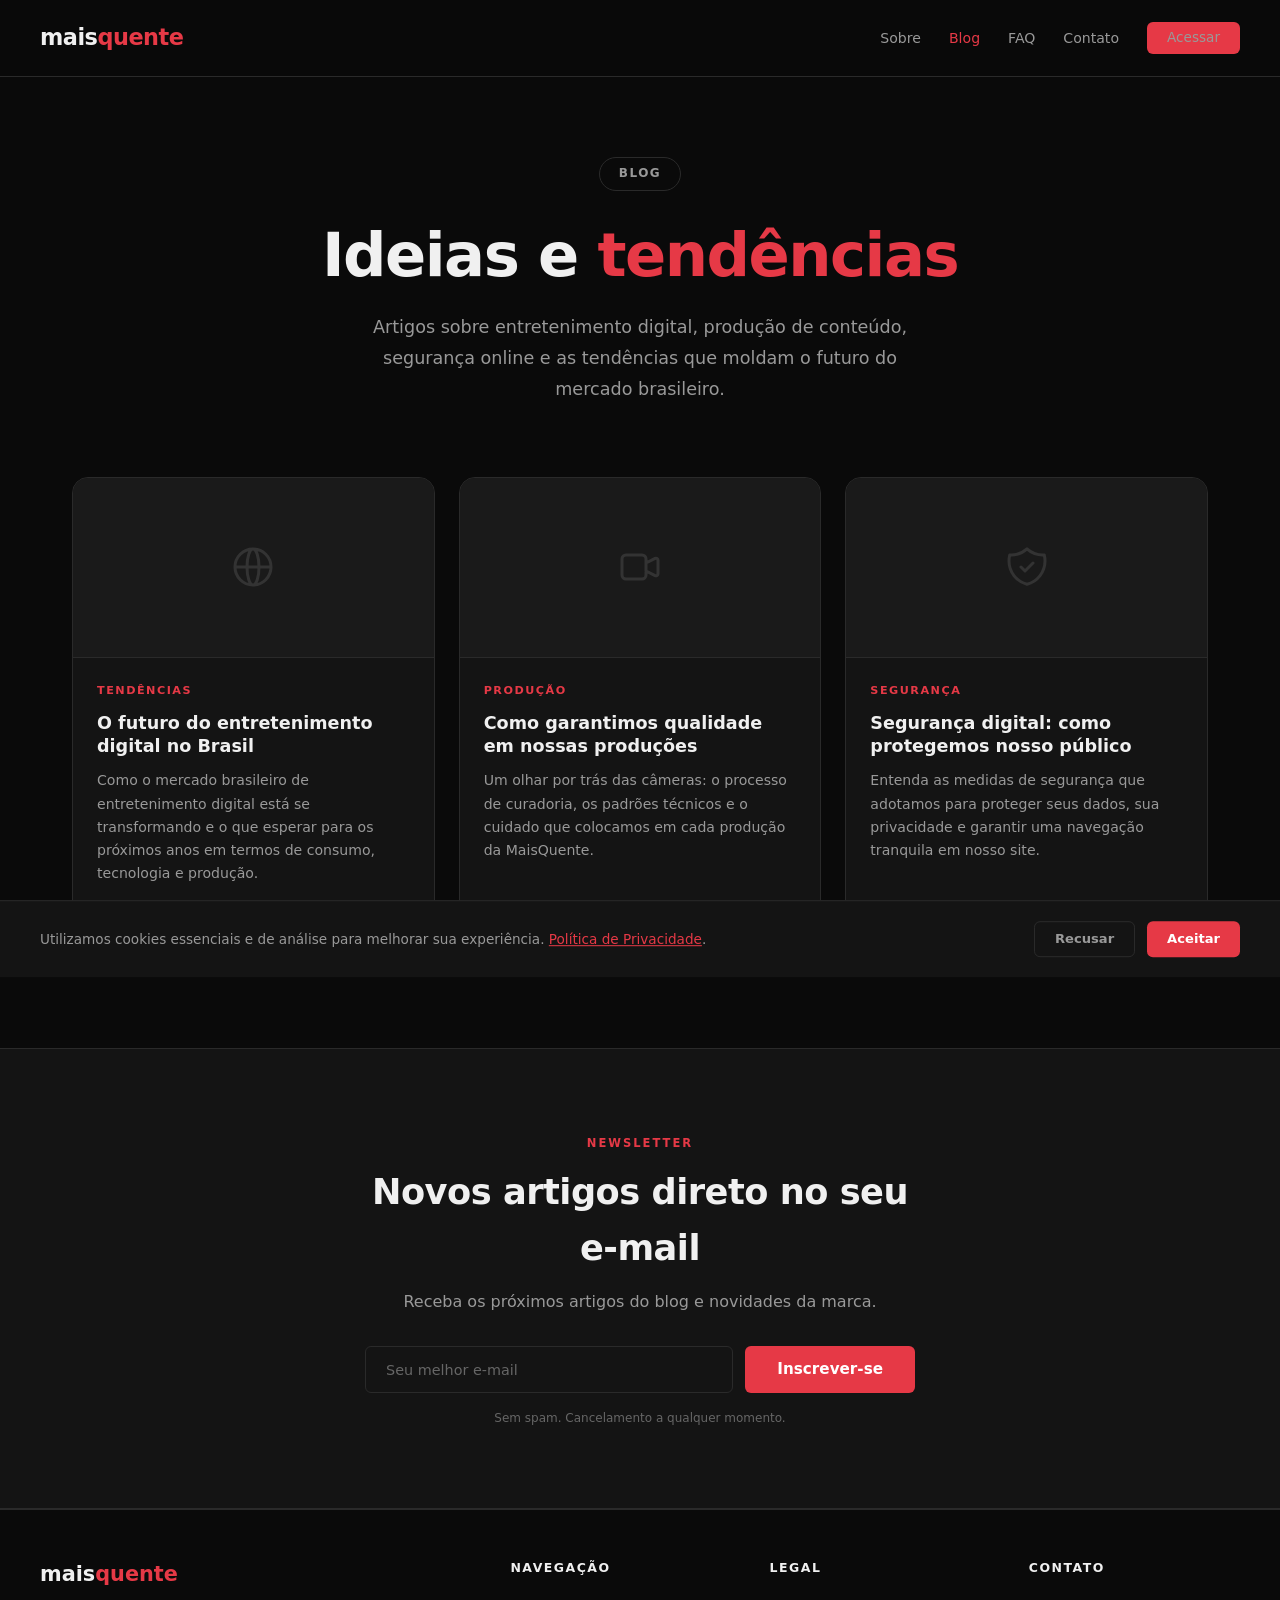
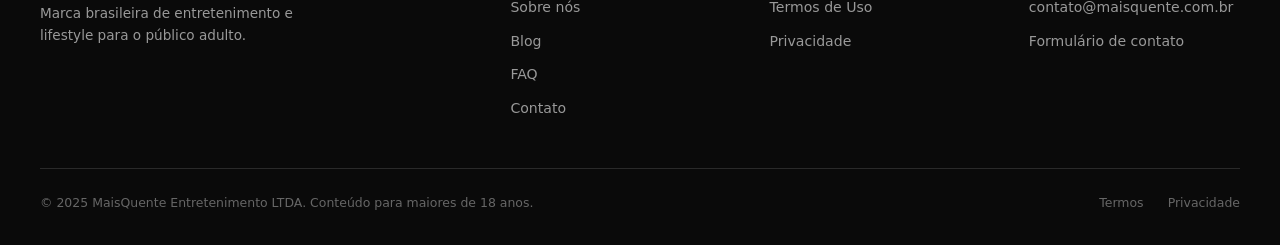
==== blog/index.html @ 6ad47360 "feat: commit inicial do projeto MaisQuente" ====
<!DOCTYPE html>
<html lang="pt-BR">
<head>
    <meta charset="UTF-8">
    <meta name="viewport" content="width=device-width, initial-scale=1.0">
    <title>Blog — MaisQuente</title>
    <meta name="description" content="Blog da MaisQuente. Artigos sobre entretenimento digital, produção de conteúdo, segurança online e tendências do mercado.">
    <meta name="robots" content="index, follow">
    <link rel="canonical" href="https://maisquente.com.br/blog/">
    <link rel="icon" type="image/svg+xml" href="/assets/favicon.svg">
    <link rel="stylesheet" href="/styles.css">
</head>
<body>

    <!-- HEADER -->
    <header class="header">
        <div class="header__inner">
            <a href="/" class="header__logo">mais<span>quente</span></a>
            <button class="header__toggle" aria-label="Menu" onclick="document.querySelector('.header__nav').classList.toggle('open')">
                <span></span><span></span><span></span>
            </button>
            <nav>
                <ul class="header__nav">
                    <li><a href="/sobre">Sobre</a></li>
                    <li><a href="/blog/" class="active">Blog</a></li>
                    <li><a href="/faq">FAQ</a></li>
                    <li><a href="/contato">Contato</a></li>
                    <li><a href="/acesso" class="btn btn--primary" style="padding: 0.55rem 1.25rem; font-size: 0.85rem;">Acessar</a></li>
                </ul>
            </nav>
        </div>
    </header>

    <!-- HERO -->
    <section class="hero" style="padding-bottom: 2rem;">
        <span class="hero__badge">Blog</span>
        <h1 class="hero__title">
            Ideias e <span>tendências</span>
        </h1>
        <p class="hero__subtitle">
            Artigos sobre entretenimento digital, produção de conteúdo,
            segurança online e as tendências que moldam o futuro do
            mercado brasileiro.
        </p>
    </section>

    <!-- BLOG GRID -->
    <section class="section" style="padding-top: 0;">
        <div class="blog-grid">

            <a href="/blog/entretenimento-digital" class="blog-card">
                <div class="blog-card__image">
                    <svg xmlns="http://www.w3.org/2000/svg" width="48" height="48" fill="none" viewBox="0 0 24 24" stroke="#333" stroke-width="1.5"><path stroke-linecap="round" stroke-linejoin="round" d="M21 12a9 9 0 01-9 9m9-9a9 9 0 00-9-9m9 9H3m9 9a9 9 0 01-9-9m9 9c1.657 0 3-4.03 3-9s-1.343-9-3-9m0 18c-1.657 0-3-4.03-3-9s1.343-9 3-9m-9 9a9 9 0 019-9"/></svg>
                </div>
                <div class="blog-card__body">
                    <span class="blog-card__tag">Tendências</span>
                    <h2 class="blog-card__title">O futuro do entretenimento digital no Brasil</h2>
                    <p class="blog-card__excerpt">
                        Como o mercado brasileiro de entretenimento digital está se
                        transformando e o que esperar para os próximos anos em termos
                        de consumo, tecnologia e produção.
                    </p>
                    <div class="blog-card__meta">
                        <span>15 Jan 2025</span>
                        <span>6 min de leitura</span>
                    </div>
                </div>
            </a>

            <a href="/blog/qualidade-producao" class="blog-card">
                <div class="blog-card__image">
                    <svg xmlns="http://www.w3.org/2000/svg" width="48" height="48" fill="none" viewBox="0 0 24 24" stroke="#333" stroke-width="1.5"><path stroke-linecap="round" stroke-linejoin="round" d="M15 10l4.553-2.276A1 1 0 0121 8.618v6.764a1 1 0 01-1.447.894L15 14M5 18h8a2 2 0 002-2V8a2 2 0 00-2-2H5a2 2 0 00-2 2v8a2 2 0 002 2z"/></svg>
                </div>
                <div class="blog-card__body">
                    <span class="blog-card__tag">Produção</span>
                    <h2 class="blog-card__title">Como garantimos qualidade em nossas produções</h2>
                    <p class="blog-card__excerpt">
                        Um olhar por trás das câmeras: o processo de curadoria,
                        os padrões técnicos e o cuidado que colocamos em cada
                        produção da MaisQuente.
                    </p>
                    <div class="blog-card__meta">
                        <span>28 Dez 2024</span>
                        <span>5 min de leitura</span>
                    </div>
                </div>
            </a>

            <a href="/blog/seguranca-digital" class="blog-card">
                <div class="blog-card__image">
                    <svg xmlns="http://www.w3.org/2000/svg" width="48" height="48" fill="none" viewBox="0 0 24 24" stroke="#333" stroke-width="1.5"><path stroke-linecap="round" stroke-linejoin="round" d="M9 12l2 2 4-4m5.618-4.016A11.955 11.955 0 0112 2.944a11.955 11.955 0 01-8.618 3.04A12.02 12.02 0 003 9c0 5.591 3.824 10.29 9 11.622 5.176-1.332 9-6.03 9-11.622 0-1.042-.133-2.052-.382-3.016z"/></svg>
                </div>
                <div class="blog-card__body">
                    <span class="blog-card__tag">Segurança</span>
                    <h2 class="blog-card__title">Segurança digital: como protegemos nosso público</h2>
                    <p class="blog-card__excerpt">
                        Entenda as medidas de segurança que adotamos para proteger
                        seus dados, sua privacidade e garantir uma navegação
                        tranquila em nosso site.
                    </p>
                    <div class="blog-card__meta">
                        <span>10 Nov 2024</span>
                        <span>4 min de leitura</span>
                    </div>
                </div>
            </a>

        </div>
    </section>

    <!-- NEWSLETTER -->
    <section class="section section--alt">
        <div class="section__inner">
            <div class="newsletter">
                <div class="section__label">Newsletter</div>
                <h2 class="section__title">Novos artigos direto no seu e-mail</h2>
                <p class="section__subtitle">
                    Receba os próximos artigos do blog e novidades da marca.
                </p>
                <form class="newsletter__form" onsubmit="event.preventDefault(); this.querySelector('input').value=''; document.getElementById('nl-msg').style.display='block';">
                    <input type="email" class="newsletter__input" placeholder="Seu melhor e-mail" required>
                    <button type="submit" class="btn btn--primary">Inscrever-se</button>
                </form>
                <p id="nl-msg" class="newsletter__disclaimer" style="display:none; color: var(--color-success);">
                    Inscrição realizada com sucesso!
                </p>
                <p class="newsletter__disclaimer">
                    Sem spam. Cancelamento a qualquer momento.
                </p>
            </div>
        </div>
    </section>

    <!-- FOOTER -->
    <footer class="footer">
        <div class="footer__inner">
            <div class="footer__grid">
                <div>
                    <div class="footer__brand">mais<span>quente</span></div>
                    <p class="footer__desc">
                        Marca brasileira de entretenimento e lifestyle
                        para o público adulto.
                    </p>
                </div>
                <div>
                    <div class="footer__col-title">Navegação</div>
                    <ul class="footer__links">
                        <li><a href="/sobre">Sobre nós</a></li>
                        <li><a href="/blog/">Blog</a></li>
                        <li><a href="/faq">FAQ</a></li>
                        <li><a href="/contato">Contato</a></li>
                    </ul>
                </div>
                <div>
                    <div class="footer__col-title">Legal</div>
                    <ul class="footer__links">
                        <li><a href="/termos">Termos de Uso</a></li>
                        <li><a href="/privacidade">Privacidade</a></li>
                    </ul>
                </div>
                <div>
                    <div class="footer__col-title">Contato</div>
                    <ul class="footer__links">
                        <li><a href="mailto:contato@maisquente.com.br">contato@maisquente.com.br</a></li>
                        <li><a href="/contato">Formulário de contato</a></li>
                    </ul>
                </div>
            </div>
            <div class="footer__bottom">
                <p class="footer__copy">&copy; 2025 MaisQuente Entretenimento LTDA. Conteúdo para maiores de 18 anos.</p>
                <div class="footer__legal">
                    <a href="/termos">Termos</a>
                    <a href="/privacidade">Privacidade</a>
                </div>
            </div>
        </div>
    </footer>

    <!-- COOKIE BANNER -->
    <div class="cookie-banner" id="cookieBanner">
        <div class="cookie-banner__inner">
            <p class="cookie-banner__text">
                Utilizamos cookies essenciais e de análise para melhorar sua experiência.
                <a href="/privacidade">Política de Privacidade</a>.
            </p>
            <div class="cookie-banner__actions">
                <button class="cookie-banner__btn cookie-banner__btn--decline" onclick="closeCookieBanner()">Recusar</button>
                <button class="cookie-banner__btn cookie-banner__btn--accept" onclick="acceptCookies()">Aceitar</button>
            </div>
        </div>
    </div>

    <script>
        function closeCookieBanner() { document.getElementById('cookieBanner').classList.remove('show'); sessionStorage.setItem('mq_cookies', 'declined'); }
        function acceptCookies() { document.getElementById('cookieBanner').classList.remove('show'); localStorage.setItem('mq_cookies', 'accepted'); }
        if (!localStorage.getItem('mq_cookies') && !sessionStorage.getItem('mq_cookies')) { setTimeout(function() { document.getElementById('cookieBanner').classList.add('show'); }, 1500); }
    </script>

</body>
</html>
---- styles.css ----
/* ============================================
   MaisQuente — Global Stylesheet
   ============================================ */

/* ===== RESET & BASE ===== */
*, *::before, *::after {
    margin: 0;
    padding: 0;
    box-sizing: border-box;
}

:root {
    --color-bg: #0a0a0a;
    --color-surface: #141414;
    --color-surface-alt: #1a1a1a;
    --color-border: #2a2a2a;
    --color-border-light: #333;
    --color-text: #f0f0f0;
    --color-text-muted: #999;
    --color-text-dim: #666;
    --color-accent: #e63946;
    --color-accent-hover: #ff4d5a;
    --color-accent-soft: rgba(230, 57, 70, 0.1);
    --color-success: #2ecc71;
    --color-warning: #f39c12;
    --font-main: 'Segoe UI', system-ui, -apple-system, sans-serif;
    --max-width: 1200px;
    --radius-sm: 6px;
    --radius-md: 10px;
    --radius-lg: 16px;
    --radius-xl: 24px;
    --shadow-card: 0 2px 20px rgba(0,0,0,0.3);
}

html {
    scroll-behavior: smooth;
}

body {
    font-family: var(--font-main);
    background-color: var(--color-bg);
    color: var(--color-text);
    line-height: 1.6;
    min-height: 100vh;
    display: flex;
    flex-direction: column;
    -webkit-font-smoothing: antialiased;
}

a {
    color: var(--color-accent);
    text-decoration: none;
    transition: color 0.2s;
}

a:hover {
    color: var(--color-accent-hover);
}

img {
    max-width: 100%;
    display: block;
}

/* ===== HEADER ===== */
.header {
    padding: 1.25rem 2rem;
    border-bottom: 1px solid var(--color-border);
    position: sticky;
    top: 0;
    background: rgba(10, 10, 10, 0.95);
    backdrop-filter: blur(12px);
    z-index: 100;
}

.header__inner {
    display: flex;
    justify-content: space-between;
    align-items: center;
    max-width: var(--max-width);
    margin: 0 auto;
    width: 100%;
}

.header__logo {
    font-size: 1.4rem;
    font-weight: 700;
    color: var(--color-text);
    text-decoration: none;
    letter-spacing: -0.5px;
}

.header__logo span {
    color: var(--color-accent);
}

.header__nav {
    display: flex;
    gap: 1.75rem;
    list-style: none;
    align-items: center;
}

.header__nav a {
    color: var(--color-text-muted);
    font-size: 0.88rem;
    font-weight: 500;
    transition: color 0.2s;
    text-decoration: none;
}

.header__nav a:hover {
    color: var(--color-text);
}

.header__nav a.active {
    color: var(--color-accent);
}

/* Mobile nav toggle */
.header__toggle {
    display: none;
    background: none;
    border: none;
    cursor: pointer;
    padding: 0.5rem;
}

.header__toggle span {
    display: block;
    width: 22px;
    height: 2px;
    background: var(--color-text);
    margin: 5px 0;
    transition: 0.3s;
}

/* ===== HERO ===== */
.hero {
    display: flex;
    flex-direction: column;
    justify-content: center;
    align-items: center;
    text-align: center;
    padding: 5rem 2rem 4rem;
    max-width: 850px;
    margin: 0 auto;
}

.hero__badge {
    display: inline-block;
    padding: 0.4rem 1.2rem;
    border: 1px solid var(--color-border);
    border-radius: 50px;
    font-size: 0.75rem;
    color: var(--color-text-muted);
    margin-bottom: 2rem;
    text-transform: uppercase;
    letter-spacing: 1.5px;
    font-weight: 600;
}

.hero__title {
    font-size: clamp(2.2rem, 5vw, 3.8rem);
    font-weight: 800;
    line-height: 1.08;
    margin-bottom: 1.5rem;
    letter-spacing: -1.5px;
}

.hero__title span {
    color: var(--color-accent);
}

.hero__subtitle {
    font-size: 1.1rem;
    color: var(--color-text-muted);
    max-width: 580px;
    margin-bottom: 2.5rem;
    line-height: 1.75;
}

.hero__notice {
    margin-top: 1.5rem;
    font-size: 0.78rem;
    color: var(--color-text-dim);
}

/* ===== BUTTONS ===== */
.btn {
    display: inline-flex;
    align-items: center;
    justify-content: center;
    gap: 0.5rem;
    padding: 0.9rem 2rem;
    font-size: 0.95rem;
    font-weight: 600;
    border: none;
    border-radius: var(--radius-sm);
    cursor: pointer;
    transition: all 0.2s;
    text-decoration: none;
    font-family: var(--font-main);
    line-height: 1;
}

.btn--primary {
    background: var(--color-accent);
    color: #fff;
}

.btn--primary:hover {
    background: var(--color-accent-hover);
    color: #fff;
    transform: translateY(-1px);
}

.btn--primary:active {
    transform: translateY(0);
}

.btn--secondary {
    background: transparent;
    color: var(--color-text-muted);
    border: 1px solid var(--color-border);
}

.btn--secondary:hover {
    border-color: var(--color-text-muted);
    color: var(--color-text);
}

.btn--large {
    padding: 1.1rem 2.8rem;
    font-size: 1rem;
}

.btn svg {
    width: 18px;
    height: 18px;
}

/* ===== SECTIONS ===== */
.section {
    padding: 5rem 2rem;
    max-width: var(--max-width);
    margin: 0 auto;
    width: 100%;
}

.section--alt {
    background: var(--color-surface);
    max-width: 100%;
    border-top: 1px solid var(--color-border);
    border-bottom: 1px solid var(--color-border);
}

.section--alt .section__inner {
    max-width: var(--max-width);
    margin: 0 auto;
}

.section__header {
    text-align: center;
    margin-bottom: 3.5rem;
}

.section__label {
    display: inline-block;
    font-size: 0.72rem;
    text-transform: uppercase;
    letter-spacing: 2px;
    color: var(--color-accent);
    font-weight: 700;
    margin-bottom: 0.75rem;
}

.section__title {
    font-size: clamp(1.6rem, 3vw, 2.2rem);
    font-weight: 800;
    letter-spacing: -0.5px;
    margin-bottom: 0.75rem;
}

.section__subtitle {
    font-size: 1rem;
    color: var(--color-text-muted);
    max-width: 550px;
    margin: 0 auto;
}

/* ===== FEATURE CARDS ===== */
.features__grid {
    display: grid;
    grid-template-columns: repeat(auto-fit, minmax(260px, 1fr));
    gap: 1.5rem;
}

.feature-card {
    background: var(--color-surface);
    border: 1px solid var(--color-border);
    border-radius: var(--radius-lg);
    padding: 2rem;
    transition: border-color 0.3s, transform 0.2s;
}

.feature-card:hover {
    border-color: var(--color-border-light);
    transform: translateY(-2px);
}

.feature-card__icon {
    width: 48px;
    height: 48px;
    border-radius: var(--radius-md);
    background: var(--color-accent-soft);
    display: flex;
    align-items: center;
    justify-content: center;
    margin-bottom: 1.25rem;
    font-size: 1.4rem;
}

.feature-card__title {
    font-size: 1.05rem;
    font-weight: 700;
    margin-bottom: 0.5rem;
}

.feature-card__desc {
    font-size: 0.9rem;
    color: var(--color-text-muted);
    line-height: 1.65;
}

/* ===== STATS ===== */
.stats {
    display: grid;
    grid-template-columns: repeat(4, 1fr);
    gap: 2rem;
    text-align: center;
}

.stat__number {
    font-size: clamp(2rem, 4vw, 3rem);
    font-weight: 800;
    color: var(--color-accent);
    letter-spacing: -1px;
    line-height: 1;
    margin-bottom: 0.5rem;
}

.stat__label {
    font-size: 0.85rem;
    color: var(--color-text-muted);
    font-weight: 500;
}

/* ===== HOW IT WORKS / STEPS ===== */
.steps {
    display: grid;
    grid-template-columns: repeat(3, 1fr);
    gap: 2rem;
    position: relative;
}

.step {
    text-align: center;
    position: relative;
}

.step__number {
    width: 56px;
    height: 56px;
    border-radius: 50%;
    background: var(--color-accent);
    color: #fff;
    font-size: 1.3rem;
    font-weight: 800;
    display: flex;
    align-items: center;
    justify-content: center;
    margin: 0 auto 1.25rem;
}

.step__title {
    font-size: 1.1rem;
    font-weight: 700;
    margin-bottom: 0.5rem;
}

.step__desc {
    font-size: 0.9rem;
    color: var(--color-text-muted);
    line-height: 1.65;
    max-width: 280px;
    margin: 0 auto;
}

/* Connector line between steps */
.step:not(:last-child)::after {
    content: '';
    position: absolute;
    top: 28px;
    right: -1rem;
    width: calc(100% - 56px);
    height: 2px;
    background: var(--color-border);
    transform: translateX(50%);
}

/* ===== TESTIMONIALS ===== */
.testimonials {
    display: grid;
    grid-template-columns: repeat(auto-fit, minmax(300px, 1fr));
    gap: 1.5rem;
}

.testimonial {
    background: var(--color-surface);
    border: 1px solid var(--color-border);
    border-radius: var(--radius-lg);
    padding: 2rem;
}

.testimonial__stars {
    color: var(--color-warning);
    font-size: 0.9rem;
    margin-bottom: 1rem;
    letter-spacing: 2px;
}

.testimonial__text {
    font-size: 0.95rem;
    color: var(--color-text-muted);
    line-height: 1.7;
    margin-bottom: 1.5rem;
    font-style: italic;
}

.testimonial__author {
    display: flex;
    align-items: center;
    gap: 0.75rem;
}

.testimonial__avatar {
    width: 44px;
    height: 44px;
    border-radius: 50%;
    overflow: hidden;
    flex-shrink: 0;
}

.testimonial__avatar svg {
    width: 100%;
    height: 100%;
    display: block;
}

.testimonial__name {
    font-size: 0.9rem;
    font-weight: 600;
}

.testimonial__role {
    font-size: 0.78rem;
    color: var(--color-text-dim);
}

/* ===== FAQ ACCORDION ===== */
.faq-list {
    max-width: 750px;
    margin: 0 auto;
}

.faq-item {
    border: 1px solid var(--color-border);
    border-radius: var(--radius-md);
    margin-bottom: 0.75rem;
    overflow: hidden;
    transition: border-color 0.3s;
}

.faq-item:hover {
    border-color: var(--color-border-light);
}

.faq-item__question {
    width: 100%;
    padding: 1.25rem 1.5rem;
    background: var(--color-surface);
    border: none;
    color: var(--color-text);
    font-size: 0.95rem;
    font-weight: 600;
    text-align: left;
    cursor: pointer;
    display: flex;
    justify-content: space-between;
    align-items: center;
    font-family: var(--font-main);
    transition: background 0.2s;
}

.faq-item__question:hover {
    background: var(--color-surface-alt);
}

.faq-item__icon {
    font-size: 1.2rem;
    transition: transform 0.3s;
    color: var(--color-text-muted);
    flex-shrink: 0;
    margin-left: 1rem;
}

.faq-item.open .faq-item__icon {
    transform: rotate(45deg);
    color: var(--color-accent);
}

.faq-item__answer {
    max-height: 0;
    overflow: hidden;
    transition: max-height 0.35s ease, padding 0.35s ease;
}

.faq-item.open .faq-item__answer {
    max-height: 300px;
}

.faq-item__answer-inner {
    padding: 0 1.5rem 1.25rem;
    font-size: 0.9rem;
    color: var(--color-text-muted);
    line-height: 1.75;
}

/* ===== NEWSLETTER ===== */
.newsletter {
    text-align: center;
    max-width: 550px;
    margin: 0 auto;
}

.newsletter__form {
    display: flex;
    gap: 0.75rem;
    margin-top: 2rem;
}

.newsletter__input {
    flex: 1;
    padding: 0.9rem 1.25rem;
    background: var(--color-surface);
    border: 1px solid var(--color-border);
    border-radius: var(--radius-sm);
    color: var(--color-text);
    font-size: 0.9rem;
    font-family: var(--font-main);
    outline: none;
    transition: border-color 0.2s;
}

.newsletter__input:focus {
    border-color: var(--color-accent);
}

.newsletter__input::placeholder {
    color: var(--color-text-dim);
}

.newsletter__disclaimer {
    font-size: 0.75rem;
    color: var(--color-text-dim);
    margin-top: 1rem;
}

/* ===== CONTACT FORM ===== */
.contact-grid {
    display: grid;
    grid-template-columns: 1fr 1fr;
    gap: 3rem;
    max-width: 900px;
    margin: 0 auto;
}

.form-group {
    margin-bottom: 1.25rem;
}

.form-group label {
    display: block;
    font-size: 0.85rem;
    font-weight: 600;
    margin-bottom: 0.5rem;
    color: var(--color-text);
}

.form-group input,
.form-group select,
.form-group textarea {
    width: 100%;
    padding: 0.85rem 1rem;
    background: var(--color-surface);
    border: 1px solid var(--color-border);
    border-radius: var(--radius-sm);
    color: var(--color-text);
    font-size: 0.9rem;
    font-family: var(--font-main);
    outline: none;
    transition: border-color 0.2s;
}

.form-group input:focus,
.form-group select:focus,
.form-group textarea:focus {
    border-color: var(--color-accent);
}

.form-group textarea {
    resize: vertical;
    min-height: 140px;
}

.form-group input::placeholder,
.form-group textarea::placeholder {
    color: var(--color-text-dim);
}

.form-message {
    padding: 1rem;
    border-radius: var(--radius-sm);
    margin-top: 1rem;
    font-size: 0.9rem;
    display: none;
}

.form-message--success {
    background: rgba(46, 204, 113, 0.1);
    border: 1px solid rgba(46, 204, 113, 0.3);
    color: var(--color-success);
}

.contact-info {
    display: flex;
    flex-direction: column;
    gap: 2rem;
}

.contact-info__item {
    display: flex;
    gap: 1rem;
    align-items: flex-start;
}

.contact-info__icon {
    width: 44px;
    height: 44px;
    border-radius: var(--radius-md);
    background: var(--color-accent-soft);
    display: flex;
    align-items: center;
    justify-content: center;
    font-size: 1.2rem;
    flex-shrink: 0;
}

.contact-info__label {
    font-size: 0.8rem;
    color: var(--color-text-dim);
    text-transform: uppercase;
    letter-spacing: 1px;
    font-weight: 600;
    margin-bottom: 0.25rem;
}

.contact-info__value {
    font-size: 0.95rem;
    color: var(--color-text-muted);
    line-height: 1.5;
}

/* ===== TIMELINE ===== */
.timeline {
    position: relative;
    max-width: 600px;
    margin: 0 auto;
    padding-left: 2.5rem;
}

.timeline::before {
    content: '';
    position: absolute;
    left: 0;
    top: 0;
    bottom: 0;
    width: 2px;
    background: var(--color-border);
}

.timeline__item {
    position: relative;
    padding-bottom: 2.5rem;
}

.timeline__item:last-child {
    padding-bottom: 0;
}

.timeline__item::before {
    content: '';
    position: absolute;
    left: -2.5rem;
    top: 0.25rem;
    width: 12px;
    height: 12px;
    border-radius: 50%;
    background: var(--color-accent);
    border: 2px solid var(--color-bg);
    transform: translateX(-5px);
}

.timeline__year {
    font-size: 0.78rem;
    text-transform: uppercase;
    letter-spacing: 2px;
    color: var(--color-accent);
    font-weight: 700;
    margin-bottom: 0.5rem;
}

.timeline__title {
    font-size: 1.05rem;
    font-weight: 700;
    margin-bottom: 0.35rem;
}

.timeline__desc {
    font-size: 0.88rem;
    color: var(--color-text-muted);
    line-height: 1.65;
}

/* ===== TEAM ===== */
.team-grid {
    display: grid;
    grid-template-columns: repeat(auto-fit, minmax(220px, 1fr));
    gap: 1.5rem;
}

.team-card {
    background: var(--color-surface);
    border: 1px solid var(--color-border);
    border-radius: var(--radius-lg);
    padding: 2rem;
    text-align: center;
    transition: border-color 0.3s;
}

.team-card:hover {
    border-color: var(--color-border-light);
}

.team-card__avatar {
    width: 80px;
    height: 80px;
    border-radius: 50%;
    overflow: hidden;
    margin: 0 auto 1rem;
    transition: transform 0.3s;
}

.team-card:hover .team-card__avatar {
    transform: scale(1.08);
}

.team-card__avatar svg {
    width: 100%;
    height: 100%;
    display: block;
}

.team-card__name {
    font-size: 1rem;
    font-weight: 700;
    margin-bottom: 0.25rem;
}

.team-card__role {
    font-size: 0.82rem;
    color: var(--color-accent);
    font-weight: 600;
    margin-bottom: 0.75rem;
}

.team-card__bio {
    font-size: 0.85rem;
    color: var(--color-text-muted);
    line-height: 1.6;
}

/* ===== VALUES ===== */
.values-grid {
    display: grid;
    grid-template-columns: repeat(3, 1fr);
    gap: 1.5rem;
}

.value-card {
    background: var(--color-surface);
    border: 1px solid var(--color-border);
    border-radius: var(--radius-lg);
    padding: 2rem;
    text-align: center;
}

.value-card__icon {
    width: 56px;
    height: 56px;
    border-radius: 50%;
    background: var(--color-accent-soft);
    display: flex;
    align-items: center;
    justify-content: center;
    margin: 0 auto 1rem;
    font-size: 1.5rem;
}

.value-card__title {
    font-size: 1rem;
    font-weight: 700;
    margin-bottom: 0.5rem;
}

.value-card__desc {
    font-size: 0.85rem;
    color: var(--color-text-muted);
    line-height: 1.6;
}

/* ===== BLOG CARDS ===== */
.blog-grid {
    display: grid;
    grid-template-columns: repeat(auto-fit, minmax(300px, 1fr));
    gap: 1.5rem;
}

.blog-card {
    background: var(--color-surface);
    border: 1px solid var(--color-border);
    border-radius: var(--radius-lg);
    overflow: hidden;
    transition: border-color 0.3s, transform 0.2s;
    text-decoration: none;
    color: inherit;
    display: flex;
    flex-direction: column;
}

.blog-card:hover {
    border-color: var(--color-border-light);
    transform: translateY(-2px);
    color: inherit;
}

.blog-card__image {
    height: 180px;
    background: var(--color-surface-alt);
    display: flex;
    align-items: center;
    justify-content: center;
    font-size: 3rem;
    border-bottom: 1px solid var(--color-border);
}

.blog-card__body {
    padding: 1.5rem;
    flex: 1;
    display: flex;
    flex-direction: column;
}

.blog-card__tag {
    display: inline-block;
    font-size: 0.7rem;
    text-transform: uppercase;
    letter-spacing: 1.5px;
    color: var(--color-accent);
    font-weight: 700;
    margin-bottom: 0.75rem;
}

.blog-card__title {
    font-size: 1.1rem;
    font-weight: 700;
    margin-bottom: 0.75rem;
    line-height: 1.3;
}

.blog-card__excerpt {
    font-size: 0.88rem;
    color: var(--color-text-muted);
    line-height: 1.65;
    flex: 1;
}

.blog-card__meta {
    display: flex;
    justify-content: space-between;
    align-items: center;
    margin-top: 1.25rem;
    padding-top: 1rem;
    border-top: 1px solid var(--color-border);
    font-size: 0.78rem;
    color: var(--color-text-dim);
}

/* ===== BLOG ARTICLE ===== */
.article {
    max-width: 720px;
    margin: 0 auto;
    padding: 4rem 2rem;
}

.article__header {
    margin-bottom: 3rem;
}

.article__tag {
    display: inline-block;
    font-size: 0.72rem;
    text-transform: uppercase;
    letter-spacing: 2px;
    color: var(--color-accent);
    font-weight: 700;
    margin-bottom: 1rem;
}

.article__title {
    font-size: clamp(1.8rem, 4vw, 2.5rem);
    font-weight: 800;
    line-height: 1.15;
    letter-spacing: -0.5px;
    margin-bottom: 1.25rem;
}

.article__meta {
    font-size: 0.85rem;
    color: var(--color-text-dim);
    display: flex;
    gap: 1.5rem;
}

.article__body h2 {
    font-size: 1.4rem;
    font-weight: 700;
    margin-top: 2.5rem;
    margin-bottom: 1rem;
    letter-spacing: -0.3px;
}

.article__body p {
    font-size: 1rem;
    color: var(--color-text-muted);
    margin-bottom: 1.25rem;
    line-height: 1.85;
}

.article__body blockquote {
    border-left: 3px solid var(--color-accent);
    padding: 1rem 1.5rem;
    margin: 2rem 0;
    background: var(--color-surface);
    border-radius: 0 var(--radius-sm) var(--radius-sm) 0;
    font-style: italic;
    color: var(--color-text-muted);
}

.article__body ul, .article__body ol {
    padding-left: 1.5rem;
    margin-bottom: 1.25rem;
}

.article__body li {
    font-size: 1rem;
    color: var(--color-text-muted);
    margin-bottom: 0.5rem;
    line-height: 1.75;
}

/* ===== CONTENT PAGES (termos, privacidade, sobre) ===== */
.content-page {
    max-width: 720px;
    margin: 0 auto;
    padding: 4rem 2rem;
}

.content-page h1 {
    font-size: clamp(2rem, 4vw, 2.8rem);
    font-weight: 800;
    margin-bottom: 0.5rem;
    letter-spacing: -0.5px;
}

.content-page .updated {
    font-size: 0.85rem;
    color: var(--color-text-muted);
    margin-bottom: 3rem;
}

.content-page h2 {
    font-size: 1.25rem;
    font-weight: 700;
    margin-top: 2.5rem;
    margin-bottom: 1rem;
}

.content-page h2.accent {
    color: var(--color-accent);
}

.content-page p {
    font-size: 0.95rem;
    color: var(--color-text-muted);
    margin-bottom: 1.25rem;
    line-height: 1.8;
}

.content-page ul, .content-page ol {
    padding-left: 1.5rem;
    margin-bottom: 1rem;
}

.content-page li {
    font-size: 0.95rem;
    color: var(--color-text-muted);
    margin-bottom: 0.5rem;
    line-height: 1.8;
}

/* ===== AGE GATE ===== */
.gate {
    background: var(--color-surface);
    border: 1px solid var(--color-border);
    border-radius: var(--radius-lg);
    padding: 3rem;
    max-width: 480px;
    width: 100%;
    text-align: center;
}

.gate__logo {
    font-size: 1.5rem;
    font-weight: 700;
    margin-bottom: 2rem;
}

.gate__logo span {
    color: var(--color-accent);
}

.gate__icon {
    font-size: 3rem;
    margin-bottom: 1.5rem;
}

.gate__title {
    font-size: 1.5rem;
    font-weight: 700;
    margin-bottom: 0.75rem;
}

.gate__text {
    font-size: 0.95rem;
    color: var(--color-text-muted);
    line-height: 1.6;
    margin-bottom: 2rem;
}

.gate__actions {
    display: flex;
    flex-direction: column;
    gap: 1rem;
}

.gate__disclaimer {
    margin-top: 2rem;
    font-size: 0.75rem;
    color: var(--color-text-muted);
    line-height: 1.5;
}

.gate__disclaimer a {
    color: var(--color-text-muted);
    text-decoration: underline;
}

/* ===== 404 ===== */
.error-page {
    flex: 1;
    display: flex;
    flex-direction: column;
    justify-content: center;
    align-items: center;
    text-align: center;
    padding: 4rem 2rem;
}

.error-page__code {
    font-size: clamp(5rem, 15vw, 10rem);
    font-weight: 800;
    color: var(--color-accent);
    line-height: 1;
    letter-spacing: -3px;
}

.error-page__title {
    font-size: 1.5rem;
    font-weight: 700;
    margin: 1rem 0 0.75rem;
}

.error-page__text {
    font-size: 1rem;
    color: var(--color-text-muted);
    margin-bottom: 2rem;
    max-width: 400px;
}

/* ===== COOKIE BANNER ===== */
.cookie-banner {
    position: fixed;
    bottom: 0;
    left: 0;
    right: 0;
    background: var(--color-surface);
    border-top: 1px solid var(--color-border);
    padding: 1.25rem 2rem;
    z-index: 200;
    transform: translateY(100%);
    transition: transform 0.4s ease;
}

.cookie-banner.show {
    transform: translateY(0);
}

.cookie-banner__inner {
    max-width: var(--max-width);
    margin: 0 auto;
    display: flex;
    align-items: center;
    justify-content: space-between;
    gap: 2rem;
}

.cookie-banner__text {
    font-size: 0.85rem;
    color: var(--color-text-muted);
    line-height: 1.5;
}

.cookie-banner__text a {
    color: var(--color-accent);
    text-decoration: underline;
}

.cookie-banner__actions {
    display: flex;
    gap: 0.75rem;
    flex-shrink: 0;
}

.cookie-banner__btn {
    padding: 0.6rem 1.25rem;
    font-size: 0.82rem;
    font-weight: 600;
    border: none;
    border-radius: var(--radius-sm);
    cursor: pointer;
    font-family: var(--font-main);
    transition: all 0.2s;
}

.cookie-banner__btn--accept {
    background: var(--color-accent);
    color: #fff;
}

.cookie-banner__btn--accept:hover {
    background: var(--color-accent-hover);
}

.cookie-banner__btn--decline {
    background: transparent;
    color: var(--color-text-muted);
    border: 1px solid var(--color-border);
}

.cookie-banner__btn--decline:hover {
    border-color: var(--color-text-muted);
}

/* ===== FOOTER ===== */
.footer {
    padding: 3rem 2rem 2rem;
    border-top: 1px solid var(--color-border);
    margin-top: auto;
}

.footer__inner {
    max-width: var(--max-width);
    margin: 0 auto;
}

.footer__grid {
    display: grid;
    grid-template-columns: 2fr 1fr 1fr 1fr;
    gap: 3rem;
    margin-bottom: 2.5rem;
}

.footer__brand {
    font-size: 1.3rem;
    font-weight: 700;
    margin-bottom: 0.75rem;
}

.footer__brand span {
    color: var(--color-accent);
}

.footer__desc {
    font-size: 0.85rem;
    color: var(--color-text-muted);
    line-height: 1.6;
    max-width: 280px;
}

.footer__col-title {
    font-size: 0.78rem;
    text-transform: uppercase;
    letter-spacing: 1.5px;
    font-weight: 700;
    color: var(--color-text);
    margin-bottom: 1rem;
}

.footer__links {
    list-style: none;
}

.footer__links li {
    margin-bottom: 0.5rem;
}

.footer__links a {
    color: var(--color-text-muted);
    font-size: 0.88rem;
    text-decoration: none;
    transition: color 0.2s;
}

.footer__links a:hover {
    color: var(--color-text);
}

.footer__bottom {
    border-top: 1px solid var(--color-border);
    padding-top: 1.5rem;
    display: flex;
    justify-content: space-between;
    align-items: center;
    flex-wrap: wrap;
    gap: 1rem;
}

.footer__copy {
    font-size: 0.78rem;
    color: var(--color-text-dim);
}

.footer__legal {
    display: flex;
    gap: 1.5rem;
}

.footer__legal a {
    font-size: 0.78rem;
    color: var(--color-text-dim);
    text-decoration: none;
}

.footer__legal a:hover {
    color: var(--color-text-muted);
}

/* ===== AVATAR GROUP (Hero) ===== */
.avatar-group {
    display: flex;
    align-items: center;
    justify-content: center;
    margin-bottom: 2rem;
}

.avatar-group__item {
    width: 48px;
    height: 48px;
    border-radius: 50%;
    overflow: hidden;
    border: 3px solid var(--color-bg);
    margin-left: -12px;
    transition: transform 0.3s;
}

.avatar-group__item:first-child {
    margin-left: 0;
}

.avatar-group__item:hover {
    transform: scale(1.15);
    z-index: 2;
}

.avatar-group__item svg {
    width: 100%;
    height: 100%;
    display: block;
}

.avatar-group__count {
    width: 48px;
    height: 48px;
    border-radius: 50%;
    background: var(--color-surface);
    border: 3px solid var(--color-bg);
    margin-left: -12px;
    display: flex;
    align-items: center;
    justify-content: center;
    font-size: 0.75rem;
    font-weight: 700;
    color: var(--color-text-muted);
}

/* ===== UTILITIES ===== */
.text-center { text-align: center; }
.text-accent { color: var(--color-accent); }
.mt-1 { margin-top: 0.5rem; }
.mt-2 { margin-top: 1rem; }
.mt-3 { margin-top: 1.5rem; }
.mt-4 { margin-top: 2rem; }
.mb-2 { margin-bottom: 1rem; }
.mb-3 { margin-bottom: 1.5rem; }

/* ===== RESPONSIVE ===== */
@media (max-width: 768px) {
    .header__nav {
        display: none;
    }

    .header__toggle {
        display: block;
    }

    .header__nav.open {
        display: flex;
        flex-direction: column;
        position: absolute;
        top: 100%;
        left: 0;
        right: 0;
        background: var(--color-bg);
        border-bottom: 1px solid var(--color-border);
        padding: 1.5rem 2rem;
        gap: 1rem;
    }

    .stats {
        grid-template-columns: repeat(2, 1fr);
        gap: 1.5rem;
    }

    .steps {
        grid-template-columns: 1fr;
        gap: 2.5rem;
    }

    .step:not(:last-child)::after {
        display: none;
    }

    .values-grid {
        grid-template-columns: 1fr;
    }

    .contact-grid {
        grid-template-columns: 1fr;
    }

    .newsletter__form {
        flex-direction: column;
    }

    .footer__grid {
        grid-template-columns: 1fr 1fr;
        gap: 2rem;
    }

    .footer__bottom {
        flex-direction: column;
        text-align: center;
    }

    .cookie-banner__inner {
        flex-direction: column;
        text-align: center;
    }
}

@media (max-width: 480px) {
    .stats {
        grid-template-columns: repeat(2, 1fr);
    }

    .footer__grid {
        grid-template-columns: 1fr;
    }

    .hero {
        padding: 3rem 1.5rem;
    }

    .section {
        padding: 3.5rem 1.5rem;
    }
}
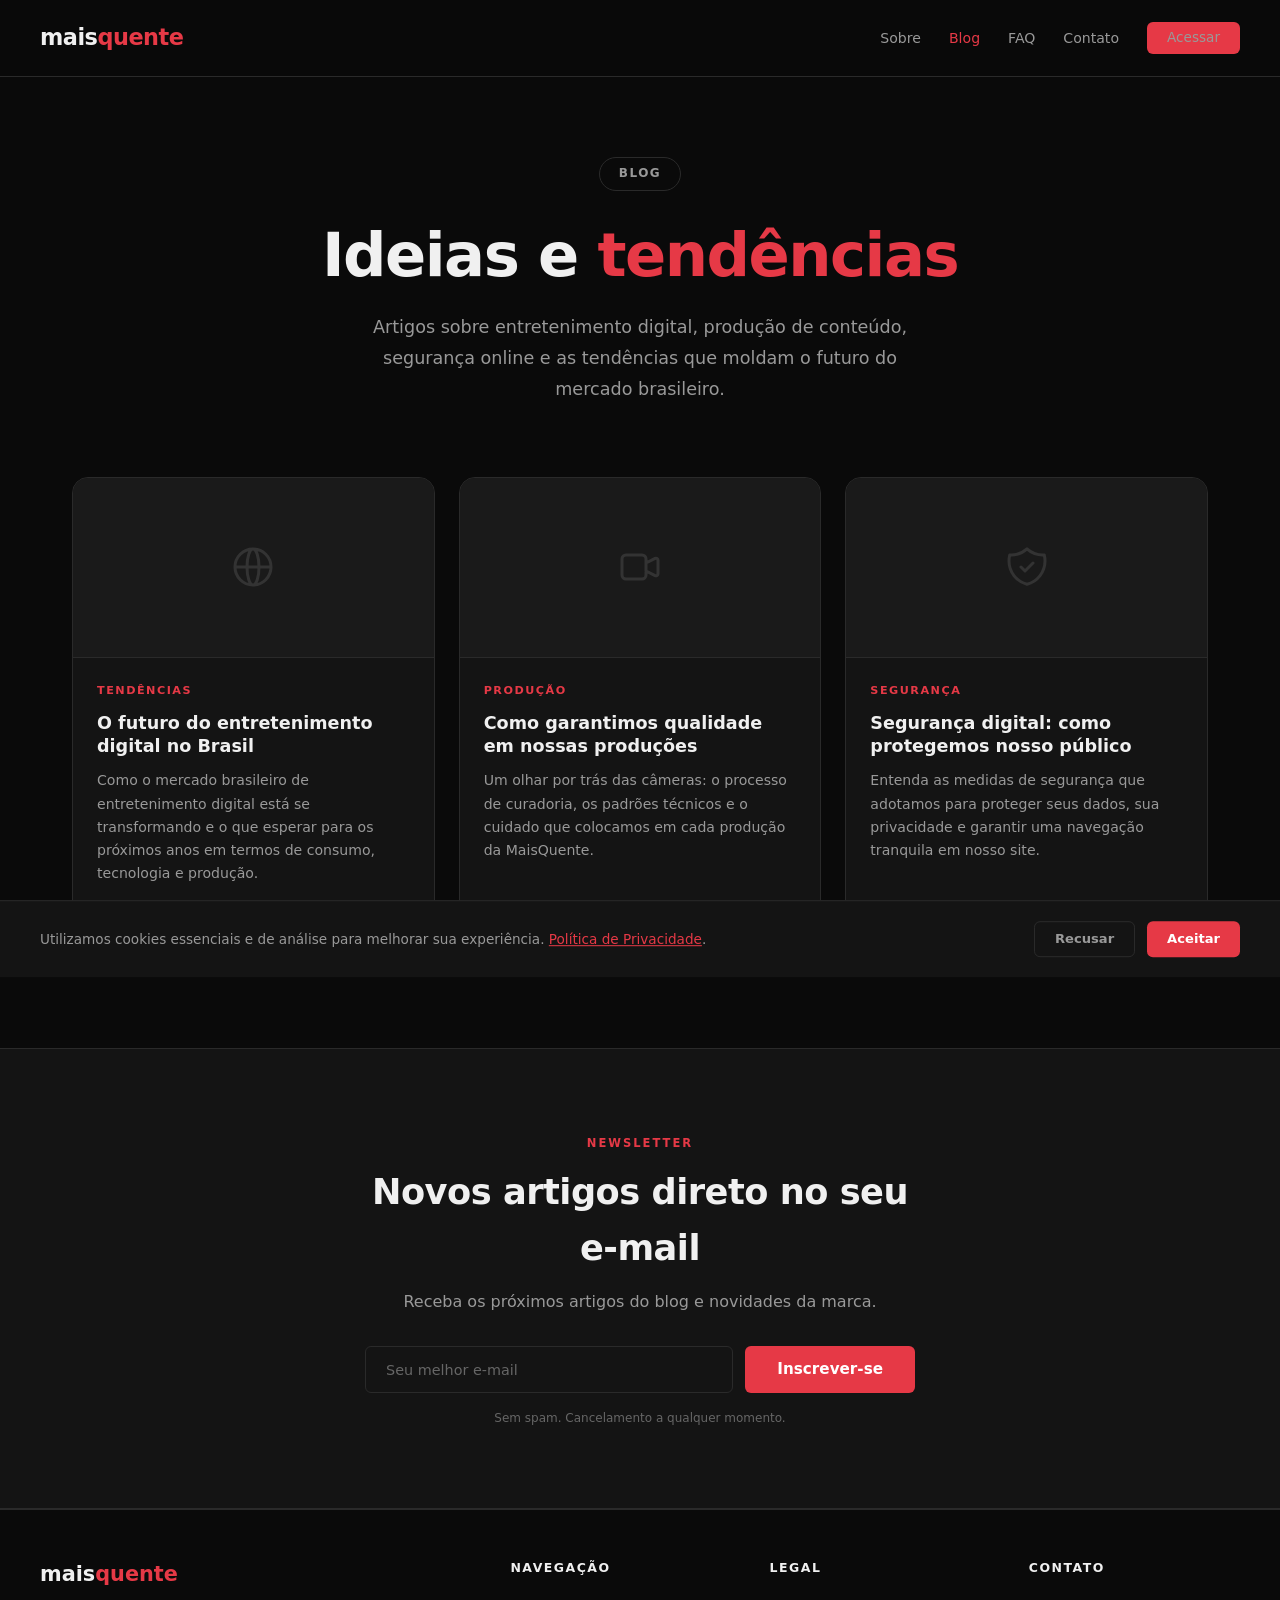
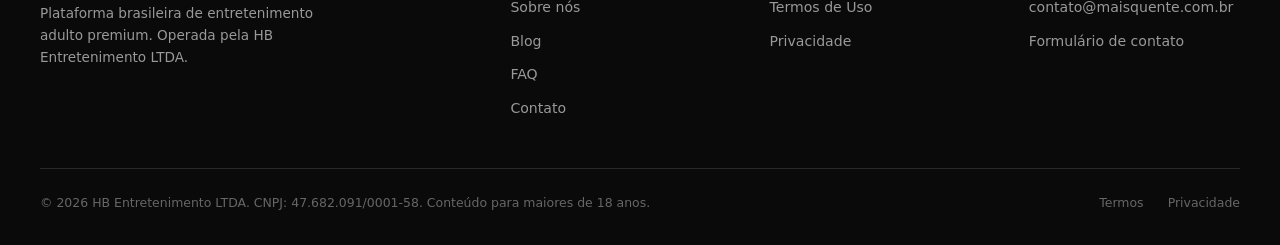
==== commit cef91632: "feat: CTA maior, empresa HB Entretenimento LTDA e informacoes realistas" ====
--- a/blog/index.html
+++ b/blog/index.html
@@ -138,8 +138,8 @@
                 <div>
                     <div class="footer__brand">mais<span>quente</span></div>
                     <p class="footer__desc">
-                        Marca brasileira de entretenimento e lifestyle
-                        para o público adulto.
+                        Plataforma brasileira de entretenimento adulto premium.
+                        Operada pela HB Entretenimento LTDA.
                     </p>
                 </div>
                 <div>
@@ -167,7 +167,7 @@
                 </div>
             </div>
             <div class="footer__bottom">
-                <p class="footer__copy">&copy; 2025 MaisQuente Entretenimento LTDA. Conteúdo para maiores de 18 anos.</p>
+                <p class="footer__copy">&copy; 2026 HB Entretenimento LTDA. CNPJ: 47.682.091/0001-58. Conteúdo para maiores de 18 anos.</p>
                 <div class="footer__legal">
                     <a href="/termos">Termos</a>
                     <a href="/privacidade">Privacidade</a>
--- a/styles.css
+++ b/styles.css
@@ -231,8 +231,11 @@
 }
 
 .btn--large {
-    padding: 1.1rem 2.8rem;
-    font-size: 1rem;
+    padding: 1.4rem 3.4rem;
+    font-size: 1.15rem;
+    font-weight: 700;
+    letter-spacing: 0.02em;
+    box-shadow: 0 4px 24px rgba(230, 57, 70, 0.35);
 }
 
 .btn svg {
